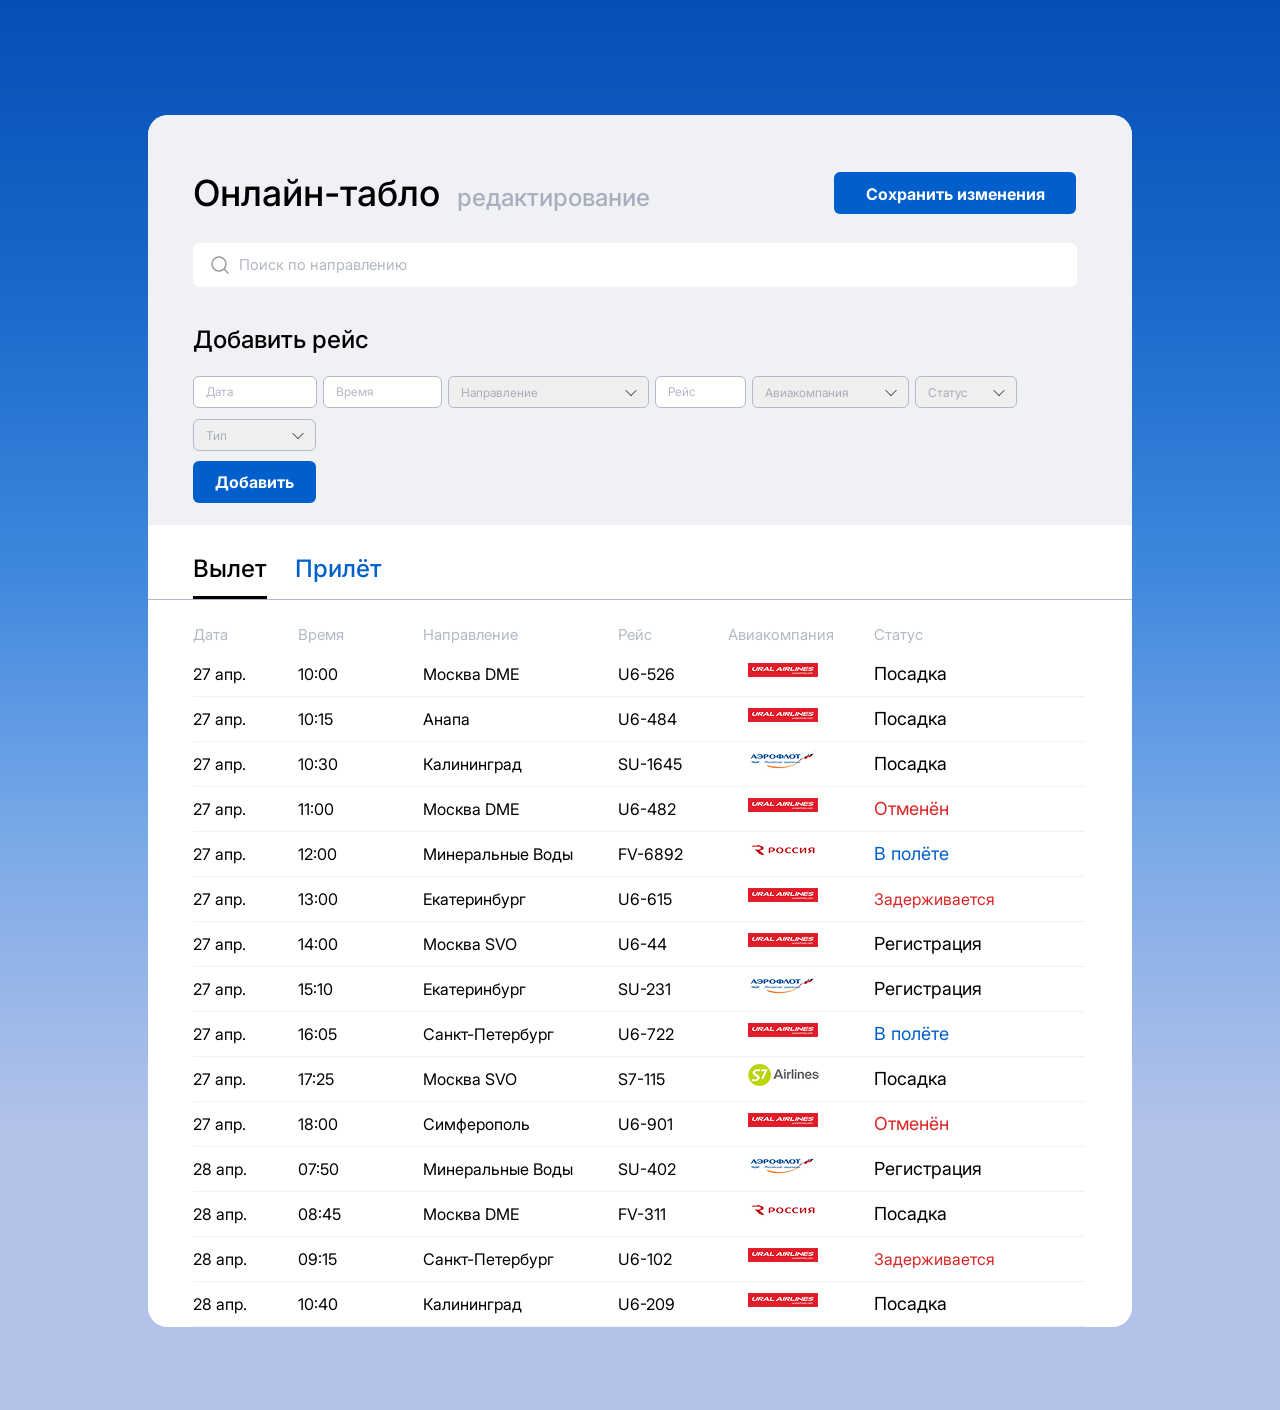
==== admin.html @ 05bc4633 "Initial commit" ====
<!DOCTYPE html>
<html lang="ru">

<head>
    <meta charset="UTF-8">
    <meta name="viewport" content="width=device-width, initial-scale=1.0">
    <title>Онлайн-табло — Администратор</title>
    <link rel="stylesheet" href="css/style.css">
</head>

<body class="page page--admin">
    <main class="board">
        <header class="board__header">
            <div class="board__header-left">
                <h1 class="board__title board__title--admin">Онлайн-табло</h1>
                <button class="board__edit-btn" id="editBtn">редактирование</button>
            </div>
            <div class="board__header-right">
                <button class="board__save-btn" id="saveBtn">Сохранить изменения</button>
            </div>
        </header>

        <section class="board__search">
            <h2 class="board__search-title visually-hidden">Поиск</h2>
            <div class="search">
                <svg class="search__icon" width="20" height="20" viewBox="0 0 20 20" fill="none" aria-hidden="true">
                    <circle cx="9" cy="9" r="7" stroke="#999" stroke-width="1.5" />
                    <line x1="14" y1="14" x2="18" y2="18" stroke="#999" stroke-width="1.5" stroke-linecap="round" />
                </svg>
                <label for="searchInput" class="search__label visually-hidden">Поиск по направлению</label>
                <input type="text" class="search__input" id="searchInput" placeholder="Поиск по направлению"
                    aria-label="Поиск по направлению">
            </div>
        </section>

        <section class="board__add-section">
            <h2 class="board__add-title">Добавить рейс</h2>
            <form class="add-form" id="addForm">
                <div class="add-form__wrapper">
                    <div class="add-form__group add-form__group--flex-1">
                        <label class="add-form__label visually-hidden" for="addDate">Дата</label>
                        <div class="form-error-message"></div>
                        <input type="text" class="add-form__input" id="addDate" placeholder="Дата">
                    </div>

                    <div class="add-form__group add-form__group--flex-2">
                        <label class="add-form__label visually-hidden" for="addTime">Время</label>
                        <div class="form-error-message"></div>
                        <input type="text" class="add-form__input" id="addTime" placeholder="Время">
                    </div>

                    <div class="add-form__group add-form__group--flex-3">
                        <label class="add-form__label visually-hidden" for="addDirection">Направление</label>
                        <div class="form-error-message"></div>
                        <select class="add-form__select" id="addDirection">
                            <option value="">Направление</option>
                            <option value="Москва SVO">Москва SVO</option>
                            <option value="Сочи">Сочи</option>
                            <option value="Санкт-Петербург">Санкт-Петербург</option>
                            <option value="Москва DME">Москва DME</option>
                            <option value="Анапа">Анапа</option>
                            <option value="Калининград">Калининград</option>
                            <option value="Минеральные Воды">Минеральные Воды</option>
                            <option value="Симферополь">Симферополь</option>
                            <option value="Екатеринбург">Екатеринбург</option>
                            <option value="Новосибирск">Новосибирск</option>
                        </select>
                        <svg class="add-form__icon" width="12" height="6" viewBox="0 0 12 6" fill="none"
                            xmlns="http://www.w3.org/2000/svg">
                            <use xlink:href="images/sprite.svg#icon-arrow"></use>
                        </svg>
                    </div>

                    <div class="add-form__group add-form__group--flex-4">
                        <label class="add-form__label visually-hidden" for="addFlight">Рейс</label>
                        <div class="form-error-message"></div>
                        <input type="text" class="add-form__input" id="addFlight" placeholder="Рейс">
                    </div>

                    <div class="add-form__group add-form__group--flex-5">
                        <label class="add-form__label visually-hidden" for="addAirline">Авиакомпания</label>
                        <div class="form-error-message"></div>
                        <select class="add-form__select" id="addAirline">
                            <option value="">Авиакомпания</option>
                            <option value="АЭРОФЛОТ">АЭРОФЛОТ</option>
                            <option value="РОССИЯ">РОССИЯ</option>
                            <option value="Nordwind">Nordwind</option>
                            <option value="Ural Airlines">Ural Airlines</option>
                            <option value="S7 Airlines">S7 Airlines</option>
                            <option value="Уральские авиалинии">Уральские авиалинии</option>
                        </select>
                        <svg class="add-form__icon" width="12" height="6" viewBox="0 0 12 6" fill="none"
                            xmlns="http://www.w3.org/2000/svg">
                            <use xlink:href="images/sprite.svg#icon-arrow"></use>
                        </svg>
                    </div>

                    <div class="add-form__group add-form__group--flex-6">
                        <label class="add-form__label visually-hidden" for="addStatus">Статус</label>
                        <div class="form-error-message"></div>
                        <select class="add-form__select" id="addStatus">
                            <option value="">Статус</option>
                            <option value="Прибыл">Прибыл</option>
                            <option value="Посадка">Посадка</option>
                            <option value="В полёте">В полёте</option>
                            <option value="Отменён">Отменён</option>
                            <option value="Задерживается">Задерживается</option>
                            <option value="Регистрация">Регистрация</option>
                        </select>
                        <svg class="add-form__icon" width="12" height="6" viewBox="0 0 12 6" fill="none"
                            xmlns="http://www.w3.org/2000/svg">
                            <use xlink:href="images/sprite.svg#icon-arrow"></use>
                        </svg>
                    </div>

                    <div class="add-form__group add-form__group--flex-7">
                        <label class="add-form__label visually-hidden" for="addType">Тип</label>
                        <div class="form-error-message"></div>
                        <select class="add-form__select" id="addType">
                            <option value="">Тип</option>
                            <option value="Вылет">Вылет</option>
                            <option value="Прилёт">Прилёт</option>
                        </select>
                        <svg class="add-form__icon" width="12" height="6" viewBox="0 0 12 6" fill="none"
                            xmlns="http://www.w3.org/2000/svg">
                            <use xlink:href="images/sprite.svg#icon-arrow"></use>
                        </svg>
                    </div>
                </div>
                <button type="submit" class="add-form__btn" id="addBtn">Добавить</button>
            </form>
        </section>


        <nav class="board__tabs" >
            <button class="board__tab board__tab--active" data-type="Вылет" id="tabDeparture">Вылет</button>
            <button class="board__tab" data-type="Прилёт" id="tabArrival">Прилёт</button>
        </nav>

        <section class="board__table-section">
            <h2 class="board__table-title visually-hidden">Информация о полёте</h2>
            <table class="board__table" id="flightsTable">
                <thead class="board__thead">
                    <tr class="board__row board__row--admin board__row--header">
                        <th class="board__cell board__cell--header board__cell--header-date">Дата</th>
                        <th class="board__cell board__cell--header board__cell--header-time">Время</th>
                        <th class="board__cell board__cell--header board__cell--header-direction">Направление</th>
                        <th class="board__cell board__cell--header board__cell--header-flight">Рейс</th>
                        <th class="board__cell board__cell--header board__cell--header-airline board__cell--airline">
                            Авиакомпания</th>
                        <th class="board__cell board__cell--header board__cell--header-status">Статус</th>
                        <th class="board__cell board__cell--header board__cell--hidden" id="editHeader"></th>
                    </tr>
                </thead>
                <tbody class="board__tbody" id="flightsBody">
                </tbody>
            </table>
        </section>
    </main>

    <script src="js/data.js"></script>
    <script src="js/admin.js"></script>
</body>

</html>
---- css/style.css ----
@charset "UTF-8";
*,
*::before,
*::after {
  margin: 0;
  padding: 0;
  box-sizing: border-box;
}

body {
  font-family: "Inter", "Segoe UI", "Helvetica Neue", Arial, sans-serif;
  min-height: 100vh;
  background: linear-gradient(180deg, #064EB4 0%, #1967C9 20%, #3D87DE 40%, #7CAAE8 60%, #B3C2E9 80%, #B3C2E9 100%);
  display: flex;
  flex-direction: column;
  margin: 0;
  padding: 0;
  overflow-x: hidden;
}

.page {
  padding: 60px 0;
}
.page--admin {
  padding: 115px 0 83px;
}
@media (max-width: 1070px) {
  .page {
    padding: 60px 40px;
  }
}
@media (max-width: 800px) {
  .page {
    padding: 60px 20px;
  }
}
@media (max-width: 600px) {
  .page {
    padding: 24px 10px;
  }
}

main {
  flex-grow: 1;
}

a {
  text-decoration: none;
}

.visually-hidden {
  position: absolute;
  width: 1px;
  height: 1px;
  margin: -1px;
  padding: 0;
  overflow: hidden;
  white-space: nowrap;
  border: 0;
  clip: rect(0 0 0 0);
  clip-path: inset(100%);
}

/*! normalize.css v8.0.1 | MIT License | github.com/necolas/normalize.css */
/* Document
  ========================================================================== */
/**
 * 1. Correct the line height in all browsers.
 * 2. Prevent adjustments of font size after orientation changes in iOS.
 */
html {
  line-height: 1.15; /* 1 */
  -webkit-text-size-adjust: 100%; /* 2 */
}

/* Sections
  ========================================================================== */
/**
* Remove the margin in all browsers.
*/
body {
  margin: 0;
}

/**
* Render the `main` element consistently in IE.
*/
main {
  display: block;
}

/**
* Correct the font size and margin on `h1` elements within `section` and
* `article` contexts in Chrome, Firefox, and Safari.
*/
h1 {
  margin: 0.67em 0;
  font-size: 2em;
}

/* Grouping content
  ========================================================================== */
/**
* 1. Add the correct box sizing in Firefox.
* 2. Show the overflow in Edge and IE.
*/
hr {
  box-sizing: content-box; /* 1 */
  height: 0; /* 1 */
  overflow: visible; /* 2 */
}

/**
* 1. Correct the inheritance and scaling of font size in all browsers.
* 2. Correct the odd `em` font sizing in all browsers.
*/
pre {
  font-size: 1em; /* 2 */
  font-family: monospace, monospace; /* 1 */
}

/* Text-level semantics
  ========================================================================== */
/**
* Remove the gray background on active links in IE 10.
*/
a {
  background-color: transparent;
}

/**
* 1. Remove the bottom border in Chrome 57-
* 2. Add the correct text decoration in Chrome, Edge, IE, Opera, and Safari.
*/
abbr[title] {
  text-decoration: underline; /* 2 */
  -webkit-text-decoration: underline dotted;
          text-decoration: underline dotted; /* 2 */
  border-bottom: none; /* 1 */
}

/**
* Add the correct font weight in Chrome, Edge, and Safari.
*/
b,
strong {
  font-weight: bolder;
}

/**
* 1. Correct the inheritance and scaling of font size in all browsers.
* 2. Correct the odd `em` font sizing in all browsers.
*/
code,
kbd,
samp {
  font-size: 1em; /* 2 */
  font-family: monospace, monospace; /* 1 */
}

/**
* Add the correct font size in all browsers.
*/
small {
  font-size: 80%;
}

/**
* Prevent `sub` and `sup` elements from affecting the line height in
* all browsers.
*/
sub,
sup {
  position: relative;
  font-size: 75%;
  line-height: 0;
  vertical-align: baseline;
}

sub {
  bottom: -0.25em;
}

sup {
  top: -0.5em;
}

/* Embedded content
  ========================================================================== */
/**
* Remove the border on images inside links in IE 10.
*/
img {
  border-style: none;
}

/* Forms
  ========================================================================== */
/**
* 1. Change the font styles in all browsers.
* 2. Remove the margin in Firefox and Safari.
*/
button,
input,
optgroup,
select,
textarea {
  margin: 0; /* 2 */
  font-size: 100%; /* 1 */
  line-height: 1.15; /* 1 */
  font-family: inherit; /* 1 */
}

/**
* Show the overflow in IE.
* 1. Show the overflow in Edge.
*/
button,
input {
  /* 1 */
  overflow: visible;
}

/**
* Remove the inheritance of text transform in Edge, Firefox, and IE.
* 1. Remove the inheritance of text transform in Firefox.
*/
button,
select {
  /* 1 */
  text-transform: none;
}

/**
* Correct the inability to style clickable types in iOS and Safari.
*/
button,
[type=button],
[type=reset],
[type=submit] {
  -webkit-appearance: button;
}

/**
* Remove the inner border and padding in Firefox.
*/
button::-moz-focus-inner,
[type=button]::-moz-focus-inner,
[type=reset]::-moz-focus-inner,
[type=submit]::-moz-focus-inner {
  padding: 0;
  border-style: none;
}

/**
* Restore the focus styles unset by the previous rule.
*/
button:-moz-focusring,
[type=button]:-moz-focusring,
[type=reset]:-moz-focusring,
[type=submit]:-moz-focusring {
  outline: 1px dotted ButtonText;
}

/**
* Correct the padding in Firefox.
*/
fieldset {
  padding: 0.35em 0.75em 0.625em;
}

/**
* 1. Correct the text wrapping in Edge and IE.
* 2. Correct the color inheritance from `fieldset` elements in IE.
* 3. Remove the padding so developers are not caught out when they zero out
*    `fieldset` elements in all browsers.
*/
legend {
  display: table; /* 1 */
  box-sizing: border-box; /* 1 */
  max-width: 100%; /* 1 */
  padding: 0; /* 3 */
  color: inherit; /* 2 */
  white-space: normal; /* 1 */
}

/**
* Add the correct vertical alignment in Chrome, Firefox, and Opera.
*/
progress {
  vertical-align: baseline;
}

/**
* Remove the default vertical scrollbar in IE 10+.
*/
textarea {
  overflow: auto;
}

/**
* 1. Add the correct box sizing in IE 10.
* 2. Remove the padding in IE 10.
*/
[type=checkbox],
[type=radio] {
  box-sizing: border-box; /* 1 */
  padding: 0; /* 2 */
}

/**
* Correct the cursor style of increment and decrement buttons in Chrome.
*/
[type=number]::-webkit-inner-spin-button,
[type=number]::-webkit-outer-spin-button {
  height: auto;
}

/**
* 1. Correct the odd appearance in Chrome and Safari.
* 2. Correct the outline style in Safari.
*/
[type=search] {
  outline-offset: -2px; /* 2 */
  -webkit-appearance: textfield; /* 1 */
}

/**
* Remove the inner padding in Chrome and Safari on macOS.
*/
[type=search]::-webkit-search-decoration {
  -webkit-appearance: none;
}

/**
* 1. Correct the inability to style clickable types in iOS and Safari.
* 2. Change font properties to `inherit` in Safari.
*/
::-webkit-file-upload-button {
  font: inherit; /* 2 */
  -webkit-appearance: button; /* 1 */
}

/* Interactive
  ========================================================================== */
/*
* Add the correct display in Edge, IE 10+, and Firefox.
*/
details {
  display: block;
}

/*
* Add the correct display in all browsers.
*/
summary {
  display: list-item;
}

/* Misc
  ========================================================================== */
/**
* Add the correct display in IE 10+.
*/
template {
  display: none;
}

/**
* Add the correct display in IE 10.
*/
[hidden] {
  display: none;
}

@font-face {
  font-family: "Inter";
  src: url("/fonts/Inter24pt-Regular.woff2") format("woff2"), url("/fonts/Inter24pt-Regular.woff") format("woff");
  font-weight: 400;
  font-style: normal;
  font-display: swap;
}
@font-face {
  font-family: "Inter";
  src: url("/fonts/Inter18pt-Bold.woff2") format("woff2"), url("/fonts/Inter18pt-Bold.woff") format("woff");
  font-weight: 700;
  font-style: normal;
  font-display: swap;
}
@font-face {
  font-family: "Inter";
  src: url("/fonts/Inter18pt-Medium.woff2") format("woff2"), url("/fonts/Inter18pt-Medium.woff") format("woff");
  font-weight: 500;
  font-style: normal;
  font-display: swap;
}
.board {
  width: 100%;
  max-width: 984px;
  background: #EFF1F5;
  border-radius: 20px;
  overflow: hidden;
  margin: 0 auto;
}
.board--user {
  background-color: #ffffff;
}
@media (max-width: 768px) {
  .board--user {
    max-width: 768px;
  }
}
.board__header {
  display: flex;
  justify-content: space-between;
  align-items: center;
  padding: 57px 56px 29px 45px;
  background: #EFF1F5;
}
@media (max-width: 845px) {
  .board__header {
    padding: 59px 20px 19px 32px;
  }
}
@media (max-width: 680px) {
  .board__header {
    flex-direction: column;
    align-items: flex-start;
    gap: 10px;
  }
}
@media (max-width: 455px) {
  .board__header {
    padding: 26px 15px 32px 7px;
    gap: 27px;
  }
}
.board__header--user {
  padding: 57px 50px 32px 50px;
  background-color: #ffffff;
}
@media (max-width: 768px) {
  .board__header--user {
    padding: 59px 20px 22px 32px;
  }
}
@media (max-width: 600px) {
  .board__header--user {
    padding: 26px 10px 0;
  }
}
.board__header-left {
  display: flex;
  align-items: baseline;
  gap: 17px;
}
@media (max-width: 845px) {
  .board__header-left {
    gap: 10px;
  }
}
@media (max-width: 757px) {
  .board__header-left {
    gap: 5px;
  }
}
@media (max-width: 400px) {
  .board__header-left {
    flex-direction: column;
    gap: 3px;
  }
}
.board__header-right {
  display: flex;
  align-items: center;
}
@media (max-width: 600px) {
  .board__header-right {
    width: 100%;
  }
}
.board__title {
  font-weight: 500;
  font-size: 36px;
  line-height: 40px;
  margin: 0;
}
@media (max-width: 600px) {
  .board__title {
    font-size: 24px;
    line-height: 28px;
  }
}
@media (max-width: 1024px) {
  .board__title--admin {
    font-size: 32px;
    line-height: 36px;
  }
}
@media (max-width: 800px) {
  .board__title--admin {
    font-size: 30px;
  }
}
@media (max-width: 777px) {
  .board__title--admin {
    font-size: 32px;
    line-height: 34px;
  }
}
@media (max-width: 710px) {
  .board__title--admin {
    font-size: 28px;
    line-height: 32px;
  }
}
@media (max-width: 430px) {
  .board__title--admin {
    font-size: 24px;
    line-height: 28px;
    margin-left: 3px;
  }
}
.board__edit-btn {
  font-weight: 500;
  font-size: 24px;
  line-height: 30px;
  color: rgba(0, 21, 62, 0.3019607843);
  background: none;
  border: none;
  cursor: pointer;
  padding: 0;
}
@media (max-width: 1024px) {
  .board__edit-btn {
    font-size: 20px;
    line-height: 20px;
  }
}
@media (max-width: 980px) {
  .board__edit-btn {
    font-size: 18px;
  }
}
@media (max-width: 940px) {
  .board__edit-btn {
    font-size: 14px;
  }
}
@media (max-width: 376px) {
  .board__edit-btn {
    font-size: 12px;
    line-height: 16px;
    text-transform: lowercase;
  }
}
.board__save-btn {
  font-weight: 600;
  font-size: 16px;
  line-height: 20px;
  width: 242px;
  color: #ffffff;
  background: #005FCB;
  border: none;
  border-radius: 6px;
  padding: 12px 0 10px;
  cursor: pointer;
}
.board__save-btn:hover {
  background-color: #0B8C00;
}
@media (max-width: 746px) {
  .board__save-btn {
    font-size: 14px;
    width: 200px;
  }
}
@media (max-width: 600px) {
  .board__save-btn {
    width: 100%;
  }
}
@media (max-width: 376px) {
  .board__save-btn {
    height: 36px;
    font-size: 12px;
    line-height: 16px;
    padding: 10px 0;
  }
}

.board__search {
  padding: 0 55px 39px 45px;
}
@media (max-width: 768px) {
  .board__search {
    padding: 16px 20px 20px 32px;
  }
}
@media (max-width: 376px) {
  .board__search {
    padding: 0 10px 31px 10px;
  }
}
.board__search--user {
  padding: 0 50px 10px 50px;
  background-color: #ffffff;
}
@media (max-width: 768px) {
  .board__search--user {
    padding: 16px 20px 20px 32px;
  }
}
@media (max-width: 600px) {
  .board__search--user {
    padding: 19px 10px 8px 10px;
  }
}

.search {
  position: relative;
  width: 100%;
  max-width: 884px;
}
@media (max-width: 768px) {
  .search {
    height: 50px;
  }
}
@media (max-width: 600px) {
  .search {
    height: 40px;
  }
}
.search__icon {
  position: absolute;
  left: 17px;
  top: 50%;
  transform: translateY(-50%);
  pointer-events: none;
}
@media (max-width: 768px) {
  .search__icon {
    width: 24px;
    height: 24px;
  }
}
@media (max-width: 600px) {
  .search__icon {
    width: 16px;
    height: 16px;
  }
}
@media (max-width: 376px) {
  .search__icon {
    left: 13px;
  }
}
.search__input {
  width: 100%;
  padding: 10px 16px 10px 45px;
  border: 1px solid #ffffff;
  border-radius: 6px;
  background: #ffffff;
  font-weight: 400;
  font-size: 15px;
  line-height: 21.75px;
  outline: none;
}
@media (max-width: 768px) {
  .search__input {
    height: 100%;
    font-size: 21px;
    padding-left: 49px;
  }
}
@media (max-width: 600px) {
  .search__input {
    font-size: 14px;
    line-height: 21.75px;
  }
}
@media (max-width: 376px) {
  .search__input {
    padding-left: 37px;
  }
}
.search--user .search__input {
  background-color: #EFF1F5;
}
.search__input::-moz-placeholder {
  color: rgba(0, 21, 62, 0.3019607843);
}
.search__input::placeholder {
  color: rgba(0, 21, 62, 0.3019607843);
}

.board__add-section {
  padding: 0 55px 22px 45px;
  overflow: visible;
}
@media (max-width: 768px) {
  .board__add-section {
    padding: 16px 20px 41px 32px;
  }
}
@media (max-width: 376px) {
  .board__add-section {
    padding: 0 35px 29px 10px;
  }
}
.board__add-title {
  font-weight: 500;
  font-size: 24px;
  line-height: 28px;
  margin-bottom: 22px;
}
@media (max-width: 376px) {
  .board__add-title {
    font-size: 16px;
    line-height: 20px;
    margin-bottom: 19px;
  }
}

.add-form__wrapper {
  display: flex;
  gap: 11px 6px;
  flex-wrap: wrap;
  margin-bottom: 10px;
}
@media (max-width: 768px) {
  .add-form__wrapper {
    gap: 12px;
  }
}
@media (max-width: 376px) {
  .add-form__wrapper {
    margin-bottom: 20px;
  }
}
.add-form__group {
  position: relative;
  display: flex;
  flex-direction: column;
}
.add-form__group--flex-1 {
  width: 124px;
}
.add-form__group--flex-2 {
  width: 119px;
}
.add-form__group--flex-3 {
  width: 201px;
}
.add-form__group--flex-4 {
  width: 91px;
}
.add-form__group--flex-5 {
  width: 157px;
}
.add-form__group--flex-6 {
  width: 102px;
}
.add-form__group--flex-7 {
  width: 123px;
}
.add-form__input {
  height: 32px;
  padding: 7px 0 8px 12px;
  border: 1px solid #B3B9C6;
  border-radius: 6px;
  font-weight: 400;
  font-size: 12px;
  line-height: 21.75px;
  outline: none;
  -webkit-appearance: none;
  -moz-appearance: none;
  appearance: none;
}
.add-form__input::-moz-placeholder {
  color: rgba(0, 21, 62, 0.3019607843);
}
.add-form__input::placeholder {
  color: rgba(0, 21, 62, 0.3019607843);
}
.add-form__select {
  height: 32px;
  padding: 5px 0 5px 12px;
  font-size: 14px;
  border: 1px solid #B3B9C6;
  border-radius: 6px;
  color: rgba(0, 21, 62, 0.3019607843);
  font-weight: 400;
  font-size: 12px;
  line-height: 21.75px;
  cursor: pointer;
  -webkit-appearance: none;
  -moz-appearance: none;
  appearance: none;
  outline: none;
}
.add-form__select option {
  color: #000000;
}
.add-form__select option:checked {
  color: #0B8C00;
}
.add-form__select option[value=Прибыл] {
  color: #0B8C00;
}
.add-form__select option[value=Посадка] {
  color: #005FCB;
}
.add-form__select option[value="В полёте"] {
  color: #005FCB;
}
.add-form__select option[value=Отменён] {
  color: #DB2525;
}
.add-form__select option[value=Задерживается] {
  color: #DB2525;
}
.add-form__icon {
  position: absolute;
  right: 12px;
  top: 14px;
  pointer-events: none;
}
.add-form__btn {
  font-weight: 600;
  font-size: 16px;
  line-height: 20px;
  padding: 11px 0;
  color: #ffffff;
  background: #005FCB;
  border: none;
  border-radius: 6px;
  cursor: pointer;
  width: 123px;
}
.add-form__btn:hover {
  background-color: #0B8C00;
}
@media (max-width: 768px) {
  .add-form__btn {
    width: 157px;
  }
}
@media (max-width: 376px) {
  .add-form__btn {
    font-size: 12px;
    line-height: 16px;
  }
}
.add-form__group.has-error .form-error-message {
  opacity: 1;
  visibility: visible;
}
.add-form__group.has-error .add-form__input, .add-form__group.has-error .add-form__select {
  border-color: #DB2525;
}

.form-error-message {
  position: absolute;
  bottom: calc(100% + 1px);
  left: 0;
  color: #DB2525;
  font-size: 12px;
  font-weight: 500;
  white-space: nowrap;
  opacity: 0;
  visibility: hidden;
  transition: opacity 0.2s ease;
  z-index: 10;
  pointer-events: none;
}

.board__tabs {
  display: flex;
  gap: 28px;
  padding: 20px 55px 0 45px;
  border-bottom: 1px solid #B3B9C6;
  background-color: #ffffff;
}
@media (max-width: 768px) {
  .board__tabs {
    padding: 24px 20px 0 32px;
  }
}
@media (max-width: 376px) {
  .board__tabs {
    padding: 18px 10px 0 10px;
    gap: 8px;
  }
}
.board__tabs--user {
  padding: 20px 50px 0 50px;
}
@media (max-width: 768px) {
  .board__tabs--user {
    padding: 17px 20px 0 32px;
  }
}
@media (max-width: 600px) {
  .board__tabs--user {
    padding: 22px 10px 0 10px;
    gap: 8px;
  }
}

.board__tab {
  font-weight: 500;
  font-size: 24px;
  line-height: 28px;
  color: #005FCB;
  background: none;
  border: none;
  border-bottom: 3px solid transparent;
  padding: 10px 0 13px;
  cursor: pointer;
  transition: color 0.2s, border-color 0.2s;
}
.board__tab--active {
  color: #000000;
  border-bottom-color: #000000;
}
@media (max-width: 600px) {
  .board__tab {
    font-size: 14px;
    line-height: 18px;
    padding-bottom: 6px;
  }
}

.board__table-section {
  padding: 24px 50px 0 45px;
  background-color: #ffffff;
  height: 100%;
}
@media (max-width: 768px) {
  .board__table-section {
    padding: 24px 20px 0 32px;
  }
}
@media (max-width: 376px) {
  .board__table-section {
    padding: 0 12px 0 12px;
  }
}
.board__table-section--user {
  padding: 25px 50px 0 50px;
}
@media (max-width: 768px) {
  .board__table-section--user {
    padding: 24px 20px 0 32px;
  }
}
@media (max-width: 600px) {
  .board__table-section--user {
    padding: 0 12px 0 12px;
  }
}

.board__table {
  width: 100%;
  border-collapse: collapse;
  background: #ffffff;
  overflow: hidden;
}
.board__table--editing .board__cell--hidden {
  display: table-cell;
}
.board__table--editing .board__cell--header-status {
  padding-left: 10px;
  padding-right: 141px;
}
.board__table--editing .board__cell--airline {
  padding-right: 29px;
}
.board__table--editing .board__cell--hidden {
  padding: 0;
}
.board__table--editing .mobile-card {
  display: flex;
  flex-direction: column;
  gap: 9px;
}
.board__table--editing .mobile-card__status {
  text-align: left;
}

.board__row {
  border-bottom: 1px solid #EFF1F5;
}
.board__row--header:last-child {
  border: none;
}
@media (max-width: 680px) {
  .board__row--admin {
    display: none;
  }
}
@media (max-width: 600px) {
  .board__row--user {
    display: none;
  }
}

.board__cell {
  font-weight: 400;
  font-size: 16px;
  line-height: 26.1px;
  color: #000000;
  white-space: nowrap;
}
@media (max-width: 768px) {
  .board__cell {
    font-size: 17px;
  }
}
.board__cell--user {
  padding: 6px 0 8px 0;
}
@media (max-width: 768px) {
  .board__cell--user {
    padding: 9px 0 9px 0;
  }
}
.board__cell--header {
  text-align: left;
  white-space: nowrap;
  font-weight: 400;
  font-size: 15px;
  line-height: 21.75px;
  color: rgba(0, 21, 62, 0.3019607843);
}
.board__cell--header-date {
  width: 36px;
  padding: 0 70px 6px 0;
}
@media (max-width: 900px) {
  .board__cell--header-date {
    padding-right: 50px;
  }
}
@media (max-width: 768px) {
  .board__cell--header-date {
    padding: 1px 41px 3px 12px;
  }
}
@media (max-width: 750px) {
  .board__cell--header-date {
    padding-right: 15px;
  }
}
.board__cell--header-time {
  width: 47px;
  padding: 0 79px 6px 0;
}
@media (max-width: 900px) {
  .board__cell--header-time {
    padding-right: 30px;
  }
}
@media (max-width: 768px) {
  .board__cell--header-time {
    padding: 1px 31px 3px 0;
  }
}
@media (max-width: 750px) {
  .board__cell--header-time {
    padding-right: 10px;
  }
}
.board__cell--header-direction {
  width: 100px;
  padding: 0 100px 6px 0;
}
@media (max-width: 900px) {
  .board__cell--header-direction {
    padding-right: 70px;
  }
}
@media (max-width: 768px) {
  .board__cell--header-direction {
    padding: 1px 76px 3px 0;
  }
}
.board__cell--header-flight {
  width: 35px;
  padding: 0 76px 6px 0;
}
@media (max-width: 900px) {
  .board__cell--header-flight {
    padding-right: 50px;
  }
}
@media (max-width: 768px) {
  .board__cell--header-flight {
    padding: 1px 73px 3px 0;
  }
}
@media (max-width: 750px) {
  .board__cell--header-flight {
    padding-right: 50px;
  }
}
.board__cell--header-airline {
  width: 110px;
  padding: 0 40px 6px 0;
}
.board__cell--header-status {
  width: 49px;
  padding: 0 162px 6px 0;
}
@media (max-width: 768px) {
  .board__cell--header-status {
    padding: 1px 162px 3px 0;
  }
}
.board__cell--hidden {
  display: none;
}
.board__cell--user-data {
  width: 36px;
  padding: 0 95px 5px 11px;
}
@media (max-width: 900px) {
  .board__cell--user-data {
    padding-right: 59px;
  }
}
@media (max-width: 710px) {
  .board__cell--user-data {
    padding-right: 40px;
  }
}
.board__cell--user-time {
  width: 47px;
  padding: 0 79px 5px 0;
}
@media (max-width: 900px) {
  .board__cell--user-time {
    padding-right: 48px;
  }
}
@media (max-width: 710px) {
  .board__cell--user-time {
    padding-right: 20px;
  }
}
.board__cell--user-direction {
  width: 100px;
  padding: 0 112px 5px 0;
}
@media (max-width: 900px) {
  .board__cell--user-direction {
    padding-right: 93px;
  }
}
@media (max-width: 710px) {
  .board__cell--user-direction {
    padding-right: 60px;
  }
}
.board__cell--user-flight {
  width: 34px;
  padding: 0 86px 5px 0;
}
@media (max-width: 710px) {
  .board__cell--user-flight {
    padding-right: 60px;
  }
}
.board__cell--user-status {
  padding: 0 0 5px 0;
}
.board__cell--airline-user {
  width: 110px;
  padding: 0 36px 5px 0;
}
@media (max-width: 710px) {
  .board__cell--airline-user {
    padding-right: 20px;
  }
}
@media (max-width: 1024px) {
  .board__cell--airline {
    display: none;
  }
}
.board__cell--arrived {
  font-size: 18px;
  color: #0B8C00;
}
.board__cell--boarding {
  font-size: 18px;
  color: #000000;
}
.board__cell--flying {
  font-size: 18px;
  color: #005FCB;
}
.board__cell--cancelled {
  font-size: 18px;
  color: #DB2525;
}
.board__cell--delayed {
  font-style: 18px;
  color: #DB2525;
}
.board__cell--registration {
  font-size: 18px;
  color: #000000;
}
.board__cell--status {
  padding: 0;
}
.board__cell--mobile-card {
  padding: 0;
}

.board__empty {
  text-align: center;
  padding: 40px;
  font-size: 15px;
}

.board__logo-img {
  margin-left: 20px;
}

@media (max-width: 600px) {
  .board__tbody--user .board__row {
    display: flex;
    justify-content: space-between;
    padding: 14px 0 13px 0;
  }
}

.board__tbody .board__row {
  height: 45px;
}
@media (max-width: 600px) {
  .board__tbody .board__row {
    height: 86px;
  }
}

.table__cell-wrapper {
  display: flex;
  gap: 9px;
}
.table__date, .table__time, .table__flight {
  font-weight: 400;
  font-size: 10px;
  line-height: 13.9px;
}
.table__direction {
  font-weight: 500;
  font-size: 14px;
  line-height: 13.9px;
}
@media (max-width: 600px) {
  .table__cell--info {
    display: flex;
    flex-direction: column;
    gap: 8px;
  }
}
.table__cell--status {
  display: flex;
  flex-direction: column;
  gap: 8px;
  text-align: right;
}
.table__status-label {
  font-weight: 400;
  font-size: 10px;
  line-height: 13.9px;
  color: #B0B0B0;
}
.table__status-value {
  font-weight: 500;
  font-size: 16px;
  line-height: 13.9px;
}

.mobile-card {
  display: flex;
  justify-content: space-between;
  padding: 15px 0 12px 0;
}
.mobile-card__header {
  display: flex;
  gap: 9px;
}
.mobile-card__inner {
  display: flex;
  flex-direction: column;
  gap: 8px;
}
.mobile-card__date, .mobile-card__time, .mobile-card__flight {
  font-weight: 400;
  font-size: 10px;
  line-height: 13.9px;
}
.mobile-card__actions {
  display: flex;
  flex-direction: column;
  gap: 8px;
}
.mobile-card__status {
  font-weight: 400;
  font-size: 10px;
  line-height: 13.9px;
  color: #B0B0B0;
  text-align: right;
}
.mobile-card__direction {
  font-weight: 500;
  font-size: 14px;
  line-height: 13.9px;
}
.mobile-card__wrapper {
  display: flex;
  justify-content: space-between;
}

.mobile-status-badge {
  font-weight: 500;
  font-size: 16px;
  line-height: 13.9px;
}

.status-select {
  font-weight: 400;
  font-size: 16px;
  line-height: 26.1px;
  padding-left: 9px;
  border: 1px solid rgba(0, 21, 62, 0.3019607843);
  border-radius: 4px;
  background: transparent;
  cursor: pointer;
  -webkit-appearance: none;
  -moz-appearance: none;
  appearance: none;
  outline: none;
  width: 194px;
  height: 32px;
}
@media (max-width: 768px) {
  .status-select {
    width: 190px;
    font-size: 18px;
  }
}
.status-select__wrapper {
  position: relative;
}
.status-select__icon {
  position: absolute;
  left: 169px;
  top: 50%;
  transform: translateY(-50%);
  pointer-events: none;
}
@media (max-width: 768px) {
  .status-select__icon {
    left: 164px;
    transform: translateY(-25%);
  }
}

.status-select.board__cell--arrived {
  color: #0B8C00;
}

.status-select.board__cell--boarding {
  color: #000000;
}

.status-select.board__cell--flying {
  color: #005FCB;
}

.status-select.board__cell--cancelled {
  color: #DB2525;
}

.status-select.board__cell--delayed {
  color: #DB2525;
}

.status-select.board__cell--registration {
  color: #000000;
}

.delete-icon {
  display: inline-flex;
  align-items: center;
  justify-content: center;
  width: 22px;
  height: 29px;
  border: none;
  background: transparent;
  cursor: pointer;
  padding: 0;
}
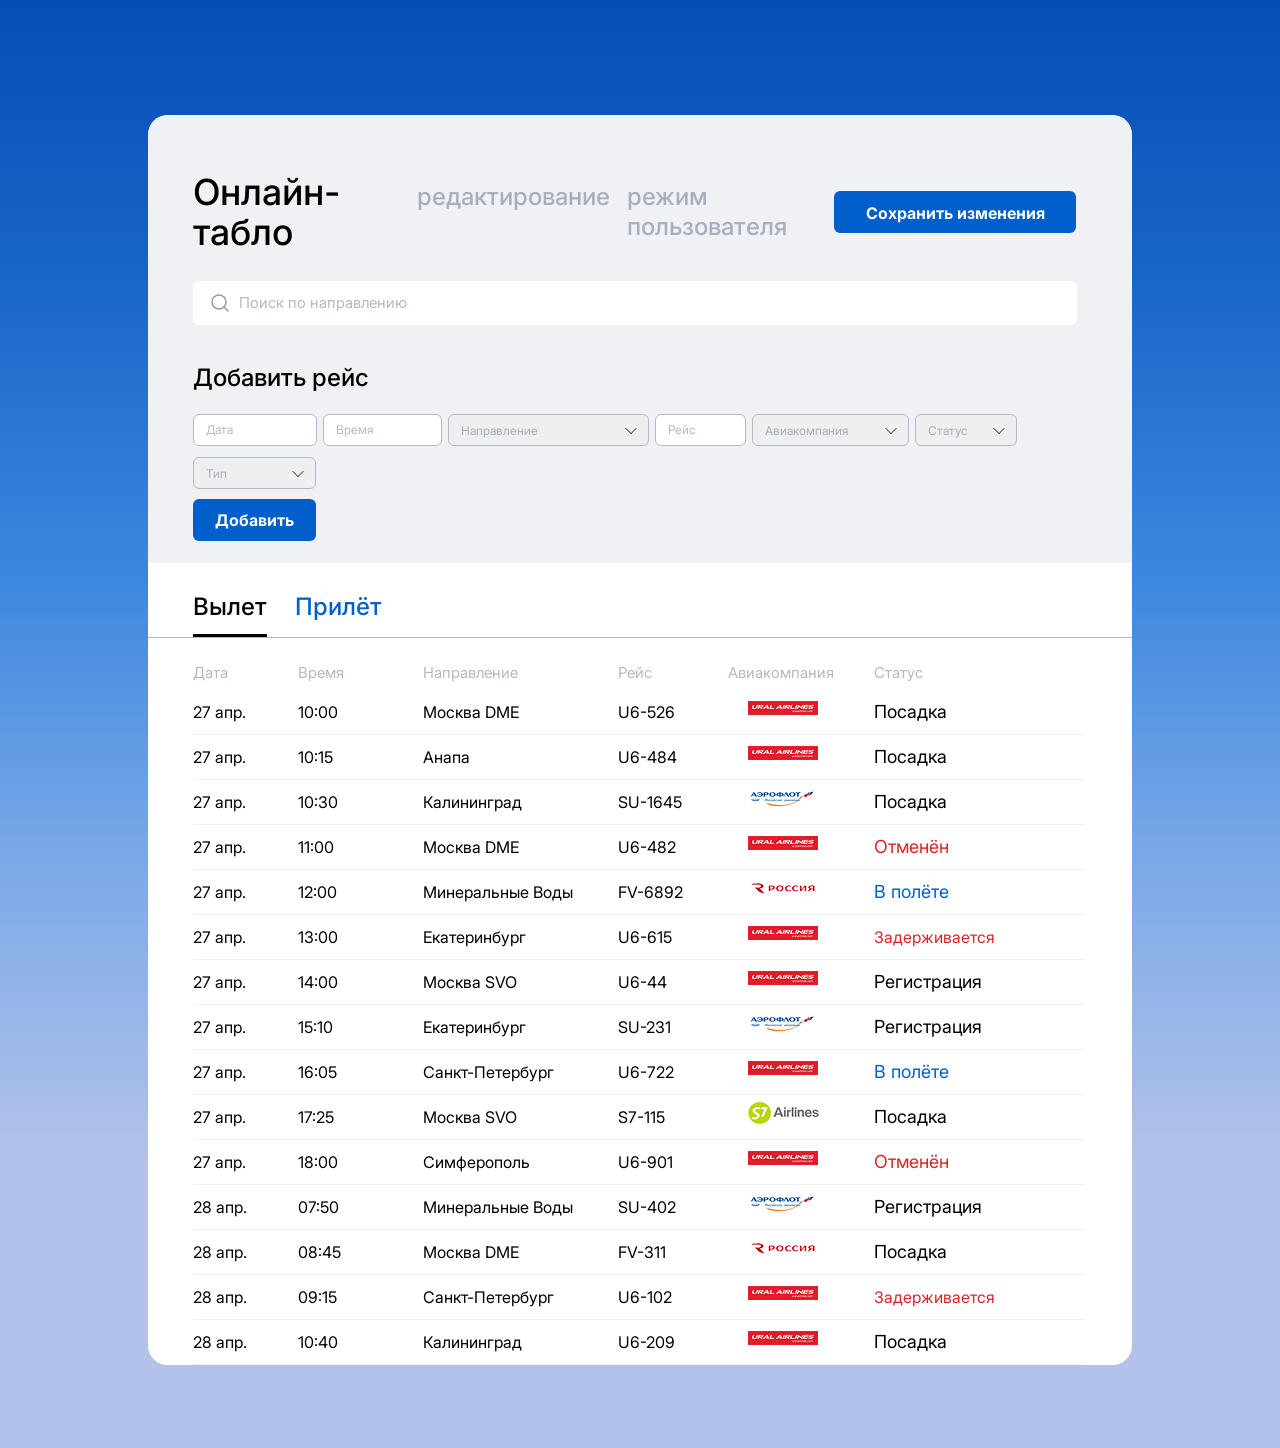
==== commit b1df6a78: "Add navigation links between user and admin modes" ====
--- a/admin.html
+++ b/admin.html
@@ -14,6 +14,7 @@
             <div class="board__header-left">
                 <h1 class="board__title board__title--admin">Онлайн-табло</h1>
                 <button class="board__edit-btn" id="editBtn">редактирование</button>
+                <a class="board__edit-btn" href="index.html">режим пользователя</a>
             </div>
             <div class="board__header-right">
                 <button class="board__save-btn" id="saveBtn">Сохранить изменения</button>
